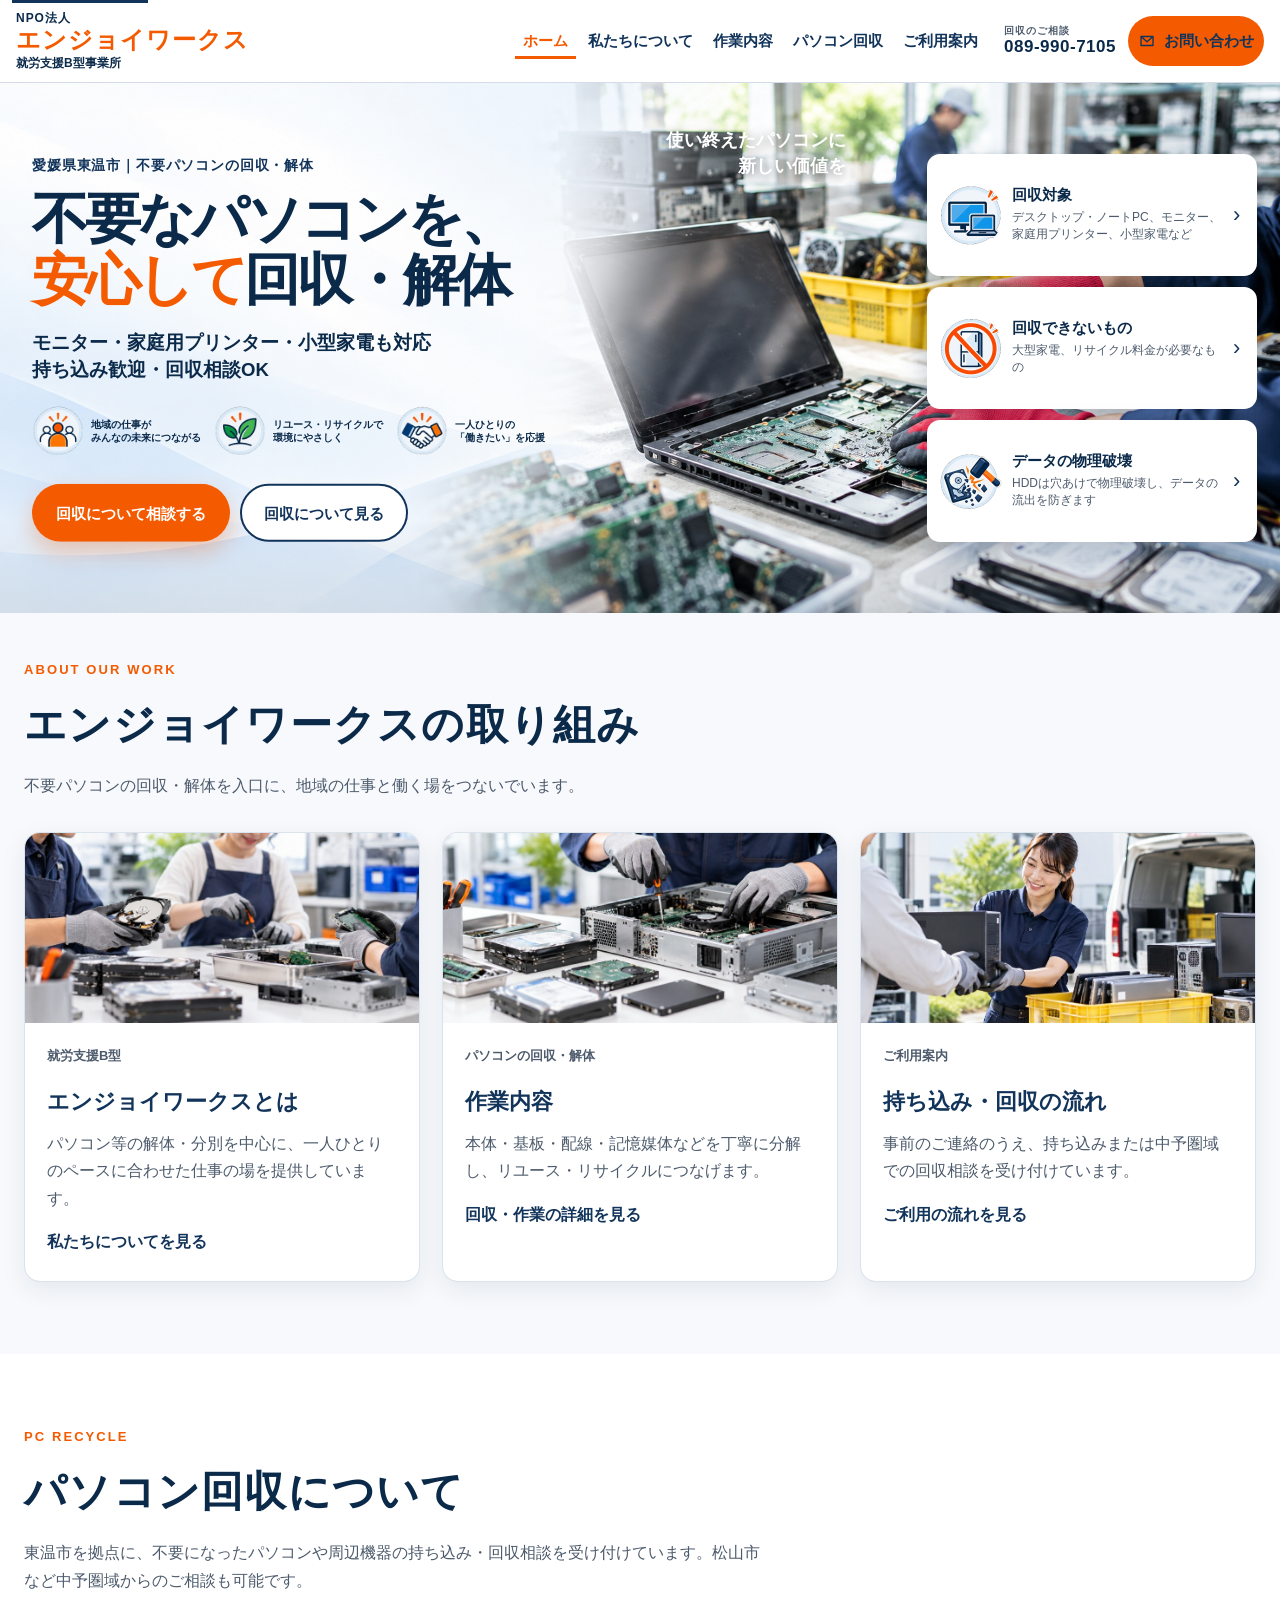
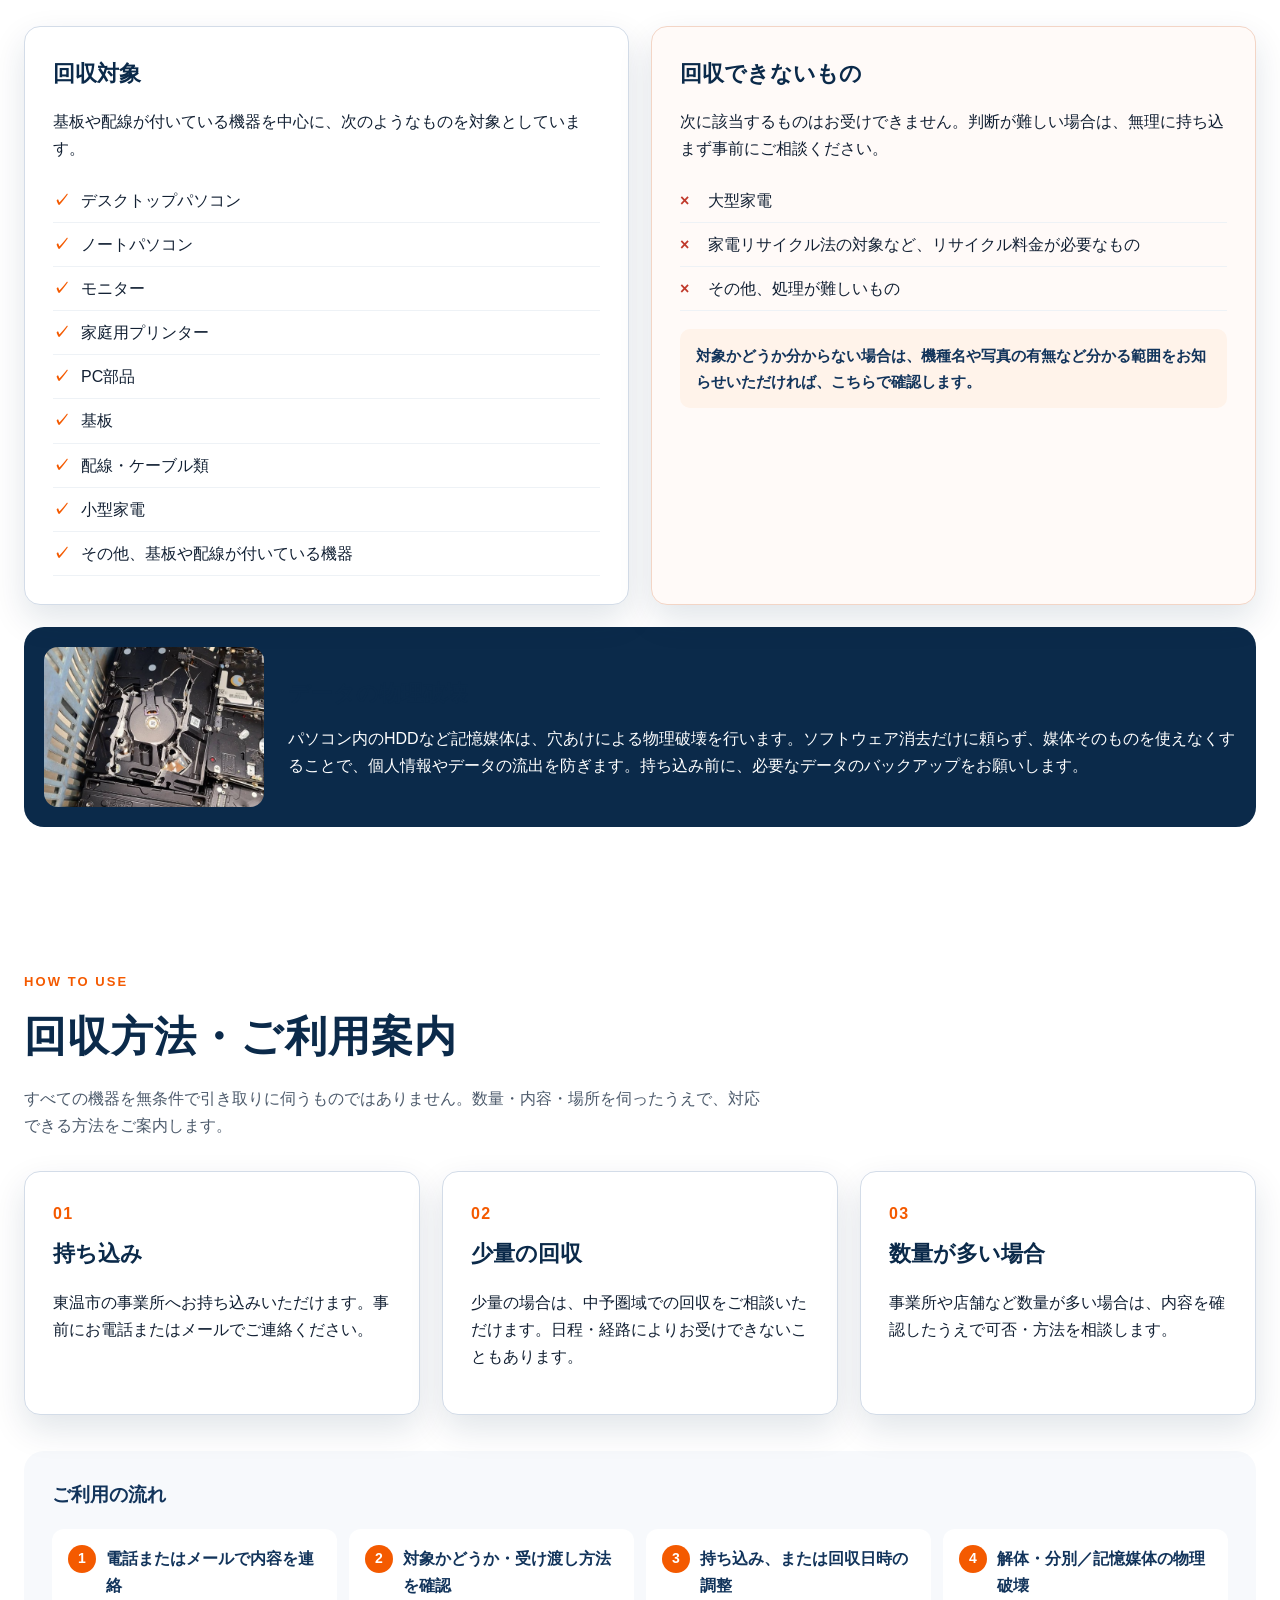
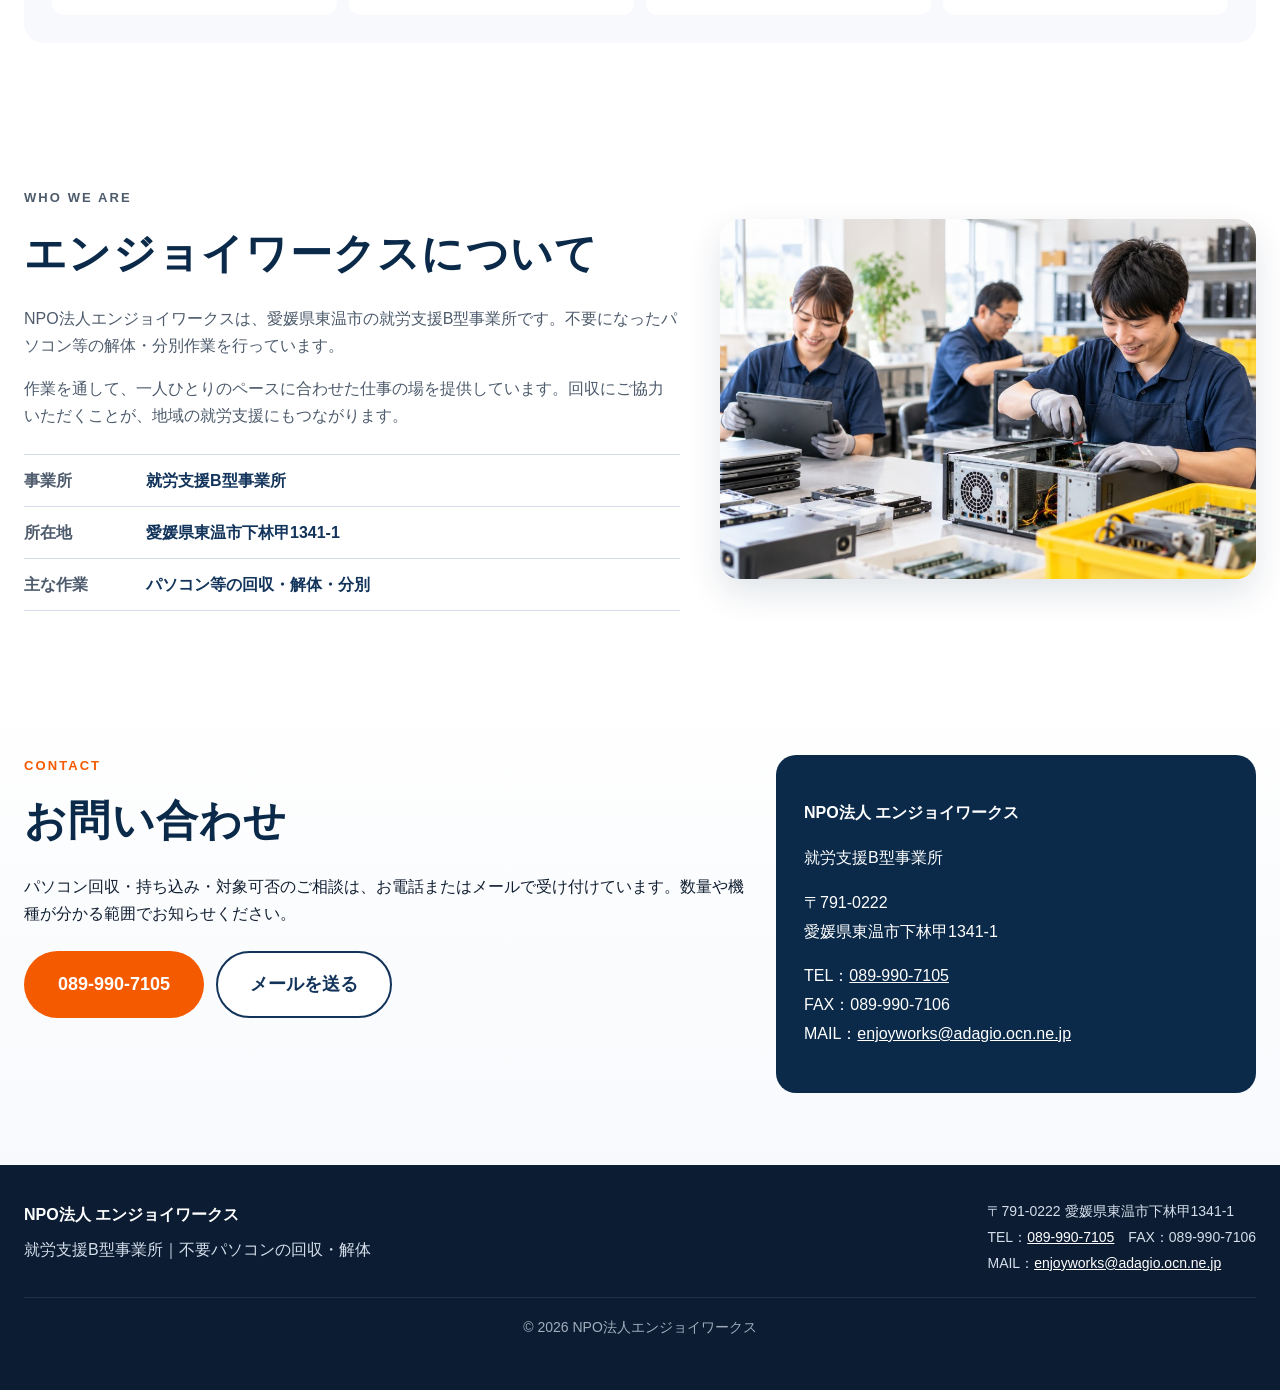
==== index.html @ 25972045 "Initial Enjoy Works website Co-authored-by: Cursor <cursoragent@cursor.com>" ====
<!DOCTYPE html>
<html lang="ja">
<head>
  <meta charset="UTF-8">
  <meta name="viewport" content="width=device-width, initial-scale=1">
  <title>東温市のパソコン回収・解体 | NPO法人エンジョイワークス</title>
  <meta name="description" content="愛媛県東温市のNPO法人エンジョイワークス。不要なパソコン・モニター・家庭用プリンターなどを持ち込み・回収相談できます。HDDは穴あけによる物理破壊でデータ流出を防ぎます。中予圏域からのご相談にも対応。">
  <meta name="keywords" content="東温市 パソコン回収, 松山市 パソコン回収, 愛媛 パソコン処分, 中予 パソコン回収, 不要パソコン 回収, 東温市 就労支援B型">
  <link rel="canonical" href="./">
  <meta name="robots" content="index,follow">

  <meta property="og:type" content="website">
  <meta property="og:locale" content="ja_JP">
  <meta property="og:site_name" content="NPO法人エンジョイワークス">
  <meta property="og:title" content="東温市のパソコン回収・解体 | NPO法人エンジョイワークス">
  <meta property="og:description" content="不要なパソコンを、安心して回収・解体。モニター・家庭用プリンター・小型家電も対応。持ち込み歓迎・回収相談OK。">
  <meta property="og:image" content="./images/ogp.svg">
  <meta name="twitter:card" content="summary_large_image">
  <meta name="twitter:title" content="東温市のパソコン回収・解体 | NPO法人エンジョイワークス">
  <meta name="twitter:description" content="不要なパソコンを、安心して回収・解体。持ち込み歓迎・回収相談OK。">
  <meta name="twitter:image" content="./images/ogp.svg">

  <link rel="icon" href="./images/favicon.svg" type="image/svg+xml">
  <link rel="apple-touch-icon" href="./images/favicon.svg">
  <link rel="stylesheet" href="./css/style.css">
</head>
<body>
  <a class="skip-link" href="#main">本文へスキップ</a>

  <header class="site-header" id="top">
    <div class="header-inner">
      <a class="logo" href="./">
        <span class="logo-kicker">NPO法人</span>
        <span class="logo-name">エンジョイワークス</span>
        <span class="logo-sub">就労支援B型事業所</span>
      </a>

      <button class="nav-toggle" type="button" aria-expanded="false" aria-controls="global-nav" aria-label="メニューを開く">
        <span></span>
        <span></span>
        <span></span>
      </button>

      <nav class="global-nav" id="global-nav" aria-label="サイトメニュー">
        <ul>
          <li><a href="./" aria-current="page">ホーム</a></li>
          <li><a href="#about">私たちについて</a></li>
          <li><a href="#work">作業内容</a></li>
          <li><a href="#recycle">パソコン回収</a></li>
          <li><a href="#guide">ご利用案内</a></li>
        </ul>
        <div class="header-contact">
          <a class="header-tel" href="tel:0899907105">
            <span>回収のご相談</span>
            <strong>089-990-7105</strong>
          </a>
          <a class="btn btn-accent header-cta" href="#contact">
            <svg viewBox="0 0 24 24" aria-hidden="true"><path d="M4 6h16v12H4V6zm0 0 8 7 8-7" fill="none" stroke="currentColor" stroke-width="1.8" stroke-linejoin="round"/></svg>
            お問い合わせ
          </a>
        </div>
      </nav>
    </div>
  </header>

  <main id="main">
    <section class="hero" aria-labelledby="hero-heading">
      <div class="hero-stage">
        <div class="hero-inner">
          <div class="hero-art" role="img" aria-label="パソコン解体作業と回収された機器のヒーロービジュアル">
            <p class="photo-script" aria-hidden="true">使い終えたパソコンに<br>新しい価値を</p>
          </div>
          <div class="hero-copy">
            <p class="eyebrow">愛媛県東温市｜不要パソコンの回収・解体</p>
            <h1 id="hero-heading">
              不要なパソコンを、<br>
              <span class="accent-text">安心して</span>回収・解体
            </h1>
            <p class="hero-lead">
              モニター・家庭用プリンター・小型家電も対応<br>
              持ち込み歓迎・回収相談OK
            </p>

            <ul class="hero-points">
              <li>
                <span class="point-icon" aria-hidden="true">
                  <img src="./images/icon-community-work.png" alt="" width="52" height="52">
                </span>
                <span class="point-copy">地域の仕事が<br>みんなの未来につながる</span>
              </li>
              <li>
                <span class="point-icon" aria-hidden="true">
                  <img src="./images/icon-recycle-green.png" alt="" width="52" height="52">
                </span>
                <span class="point-copy">リユース・リサイクルで<br>環境にやさしく</span>
              </li>
              <li>
                <span class="point-icon" aria-hidden="true">
                  <img src="./images/icon-support-work.png" alt="" width="52" height="52">
                </span>
                <span class="point-copy">一人ひとりの<br>「働きたい」を応援</span>
              </li>
            </ul>

            <div class="hero-actions">
              <a class="btn btn-accent btn-lg" href="#contact">回収について相談する</a>
              <a class="btn btn-outline btn-lg" href="#recycle">回収について見る</a>
            </div>
          </div>

          <aside class="info-cards" aria-label="回収の要点">
            <a class="info-card" href="#accepted">
              <span class="info-icon" aria-hidden="true">
                <img src="./images/icon-collectable.png" alt="" width="64" height="64">
              </span>
              <span class="info-body">
                <strong>回収対象</strong>
                <span>デスクトップ・ノートPC、モニター、家庭用プリンター、小型家電など</span>
              </span>
              <span class="info-arrow" aria-hidden="true">›</span>
            </a>
            <a class="info-card" href="#not-accepted">
              <span class="info-icon" aria-hidden="true">
                <img src="./images/icon-not-collectable.png" alt="" width="64" height="64">
              </span>
              <span class="info-body">
                <strong>回収できないもの</strong>
                <span>大型家電、リサイクル料金が必要なもの</span>
              </span>
              <span class="info-arrow" aria-hidden="true">›</span>
            </a>
            <a class="info-card" href="#data-destroy">
              <span class="info-icon" aria-hidden="true">
                <img src="./images/icon-data-destruction.png" alt="" width="64" height="64">
              </span>
              <span class="info-body">
                <strong>データの物理破壊</strong>
                <span>HDDは穴あけで物理破壊し、データの流出を防ぎます</span>
              </span>
              <span class="info-arrow" aria-hidden="true">›</span>
            </a>
          </aside>
        </div>
      </div>
    </section>

    <section class="section initiatives" id="work" aria-labelledby="initiatives-heading">
      <div class="container">
        <p class="section-kicker">ABOUT OUR WORK</p>
        <h2 id="initiatives-heading" class="section-title">エンジョイワークスの取り組み</h2>
        <p class="section-lead">不要パソコンの回収・解体を入口に、地域の仕事と働く場をつないでいます。</p>

        <div class="card-grid">
          <article class="feature-card">
            <div class="card-photo">
              <img src="./images/photo-work-support.jpg" alt="複数人でHDDやPC部品を分別している作業の様子">
            </div>
            <div class="card-body">
              <p class="card-label">就労支援B型</p>
              <h3>エンジョイワークスとは</h3>
              <p>パソコン等の解体・分別を中心に、一人ひとりのペースに合わせた仕事の場を提供しています。</p>
              <a class="text-link" href="#about">私たちについてを見る</a>
            </div>
          </article>
          <article class="feature-card">
            <div class="card-photo">
              <img src="./images/photo-pc-disassembly.jpg" alt="デスクトップパソコンをドライバーで解体している作業">
            </div>
            <div class="card-body">
              <p class="card-label">パソコンの回収・解体</p>
              <h3>作業内容</h3>
              <p>本体・基板・配線・記憶媒体などを丁寧に分解し、リユース・リサイクルにつなげます。</p>
              <a class="text-link" href="#recycle">回収・作業の詳細を見る</a>
            </div>
          </article>
          <article class="feature-card">
            <div class="card-photo">
              <img src="./images/photo-pc-collection.jpg" alt="車のそばでパソコンを受け取っている様子">
            </div>
            <div class="card-body">
              <p class="card-label">ご利用案内</p>
              <h3>持ち込み・回収の流れ</h3>
              <p>事前のご連絡のうえ、持ち込みまたは中予圏域での回収相談を受け付けています。</p>
              <a class="text-link" href="#guide">ご利用の流れを見る</a>
            </div>
          </article>
        </div>
      </div>
    </section>

    <section class="section recycle" id="recycle" aria-labelledby="recycle-heading">
      <div class="container">
        <p class="section-kicker">PC RECYCLE</p>
        <h2 id="recycle-heading" class="section-title">パソコン回収について</h2>
        <p class="section-lead">東温市を拠点に、不要になったパソコンや周辺機器の持ち込み・回収相談を受け付けています。松山市など中予圏域からのご相談も可能です。</p>

        <div class="split-grid">
          <article class="panel" id="accepted">
            <h3>回収対象</h3>
            <p>基板や配線が付いている機器を中心に、次のようなものを対象としています。</p>
            <ul class="check-list">
              <li>デスクトップパソコン</li>
              <li>ノートパソコン</li>
              <li>モニター</li>
              <li>家庭用プリンター</li>
              <li>PC部品</li>
              <li>基板</li>
              <li>配線・ケーブル類</li>
              <li>小型家電</li>
              <li>その他、基板や配線が付いている機器</li>
            </ul>
          </article>

          <article class="panel panel-muted" id="not-accepted">
            <h3>回収できないもの</h3>
            <p>次に該当するものはお受けできません。判断が難しい場合は、無理に持ち込まず事前にご相談ください。</p>
            <ul class="cross-list">
              <li>大型家電</li>
              <li>家電リサイクル法の対象など、リサイクル料金が必要なもの</li>
              <li>その他、処理が難しいもの</li>
            </ul>
            <p class="note">対象かどうか分からない場合は、機種名や写真の有無など分かる範囲をお知らせいただければ、こちらで確認します。</p>
          </article>
        </div>

        <article class="data-banner" id="data-destroy">
          <figure class="data-banner-photo">
            <img src="./images/photo-hdd-destroy.jpg" alt="穴あけによる物理破壊後のハードディスク">
          </figure>
          <div>
            <h3>データの物理破壊</h3>
            <p>パソコン内のHDDなど記憶媒体は、穴あけによる物理破壊を行います。ソフトウェア消去だけに頼らず、媒体そのものを使えなくすることで、個人情報やデータの流出を防ぎます。持ち込み前に、必要なデータのバックアップをお願いします。</p>
          </div>
        </article>
      </div>
    </section>

    <section class="section guide" id="guide" aria-labelledby="guide-heading">
      <div class="container">
        <p class="section-kicker">HOW TO USE</p>
        <h2 id="guide-heading" class="section-title">回収方法・ご利用案内</h2>
        <p class="section-lead">すべての機器を無条件で引き取りに伺うものではありません。数量・内容・場所を伺ったうえで、対応できる方法をご案内します。</p>

        <ol class="method-grid">
          <li class="method-card">
            <span class="method-num">01</span>
            <h3>持ち込み</h3>
            <p>東温市の事業所へお持ち込みいただけます。事前にお電話またはメールでご連絡ください。</p>
          </li>
          <li class="method-card">
            <span class="method-num">02</span>
            <h3>少量の回収</h3>
            <p>少量の場合は、中予圏域での回収をご相談いただけます。日程・経路によりお受けできないこともあります。</p>
          </li>
          <li class="method-card">
            <span class="method-num">03</span>
            <h3>数量が多い場合</h3>
            <p>事業所や店舗など数量が多い場合は、内容を確認したうえで可否・方法を相談します。</p>
          </li>
        </ol>

        <div class="flow">
          <h3 class="flow-title">ご利用の流れ</h3>
          <ol class="flow-steps">
            <li><span>1</span>電話またはメールで内容を連絡</li>
            <li><span>2</span>対象かどうか・受け渡し方法を確認</li>
            <li><span>3</span>持ち込み、または回収日時の調整</li>
            <li><span>4</span>解体・分別／記憶媒体の物理破壊</li>
          </ol>
        </div>
      </div>
    </section>

    <section class="section about" id="about" aria-labelledby="about-heading">
      <div class="container about-grid">
        <div class="about-copy">
          <p class="section-kicker">WHO WE ARE</p>
          <h2 id="about-heading" class="section-title">エンジョイワークスについて</h2>
          <p>NPO法人エンジョイワークスは、愛媛県東温市の就労支援B型事業所です。不要になったパソコン等の解体・分別作業を行っています。</p>
          <p>作業を通して、一人ひとりのペースに合わせた仕事の場を提供しています。回収にご協力いただくことが、地域の就労支援にもつながります。</p>
          <ul class="about-facts">
            <li><span>事業所</span>就労支援B型事業所</li>
            <li><span>所在地</span>愛媛県東温市下林甲1341-1</li>
            <li><span>主な作業</span>パソコン等の回収・解体・分別</li>
          </ul>
        </div>
        <figure class="about-photo">
          <img src="./images/photo-about-enjoyworks.jpg" alt="事業所でのパソコン回収・分別の様子">
        </figure>
      </div>
    </section>

    <section class="section contact" id="contact" aria-labelledby="contact-heading">
      <div class="container contact-grid">
        <div>
          <p class="section-kicker">CONTACT</p>
          <h2 id="contact-heading" class="section-title">お問い合わせ</h2>
          <p>パソコン回収・持ち込み・対象可否のご相談は、お電話またはメールで受け付けています。数量や機種が分かる範囲でお知らせください。</p>
          <div class="contact-actions">
            <a class="btn btn-accent btn-lg" href="tel:0899907105">089-990-7105</a>
            <a class="btn btn-outline btn-lg" href="mailto:enjoyworks@adagio.ocn.ne.jp">メールを送る</a>
          </div>
        </div>
        <address class="contact-card">
          <p><strong>NPO法人 エンジョイワークス</strong></p>
          <p>就労支援B型事業所</p>
          <p>〒791-0222<br>愛媛県東温市下林甲1341-1</p>
          <p>TEL：<a href="tel:0899907105">089-990-7105</a><br>
            FAX：089-990-7106<br>
            MAIL：<a href="mailto:enjoyworks@adagio.ocn.ne.jp">enjoyworks@adagio.ocn.ne.jp</a></p>
        </address>
      </div>
    </section>
  </main>

  <footer class="site-footer">
    <div class="container footer-inner">
      <div>
        <p class="footer-logo">NPO法人 エンジョイワークス</p>
        <p>就労支援B型事業所｜不要パソコンの回収・解体</p>
      </div>
      <address class="footer-contact">
        <p>〒791-0222 愛媛県東温市下林甲1341-1</p>
        <p>TEL：<a href="tel:0899907105">089-990-7105</a>　FAX：089-990-7106</p>
        <p>MAIL：<a href="mailto:enjoyworks@adagio.ocn.ne.jp">enjoyworks@adagio.ocn.ne.jp</a></p>
      </address>
      <p class="copyright">© <span id="year"></span> NPO法人エンジョイワークス</p>
    </div>
  </footer>

  <script src="./js/main.js"></script>
</body>
</html>
---- css/style.css ----
:root {
  --navy: #12345b;
  --navy-deep: #0b2a4a;
  --navy-mid: #102f55;
  --navy-soft: #e6eef8;
  --orange: #f45a00;
  --orange-hover: #d14c00;
  --orange-soft: #fff3ea;
  --green-soft: #e8f6ee;
  --danger-soft: #fdecea;
  --danger: #c0392b;
  --text: #122033;
  --muted: #4d5b6c;
  --line: #d3dce8;
  --bg: #ffffff;
  --bg-alt: #f7f9fc;
  --radius: 16px;
  --shadow: 0 14px 34px rgba(11, 42, 74, 0.12);
  --shadow-soft: 0 8px 24px rgba(11, 42, 74, 0.08);
  --header-h: 82px;
  --font: "Hiragino Sans", "Hiragino Kaku Gothic ProN", "Noto Sans JP", Meiryo, sans-serif;
}

*,
*::before,
*::after {
  box-sizing: border-box;
}

html {
  scroll-behavior: smooth;
  overflow-x: hidden;
}

body {
  margin: 0;
  font-family: var(--font);
  color: var(--text);
  background: var(--bg);
  line-height: 1.7;
  font-size: 16px;
}

img {
  max-width: 100%;
  height: auto;
  display: block;
}

a {
  color: var(--navy);
}

.skip-link {
  position: absolute;
  left: 12px;
  top: -40px;
  background: var(--navy);
  color: #fff;
  padding: 8px 12px;
  z-index: 1000;
}

.skip-link:focus {
  top: 12px;
}

.container {
  width: min(1320px, calc(100% - 48px));
  margin: 0 auto;
}

.site-header {
  position: sticky;
  top: 0;
  z-index: 50;
  background: rgba(255, 255, 255, 0.97);
  border-bottom: 1px solid var(--line);
}

.header-inner {
  width: min(1340px, calc(100% - 32px));
  margin: 0 auto;
  min-height: var(--header-h);
  display: flex;
  align-items: center;
  justify-content: space-between;
  gap: 24px;
}

.logo {
  text-decoration: none;
  display: grid;
  line-height: 1.2;
}

.logo-kicker {
  color: var(--navy-deep);
  font-size: 12px;
  font-weight: 800;
  letter-spacing: 0.08em;
}

.logo-name {
  color: var(--orange);
  font-size: 24px;
  font-weight: 800;
  letter-spacing: 0.04em;
}

.logo-sub {
  color: var(--navy-deep);
  font-size: 12px;
  font-weight: 800;
  margin-top: 2px;
}

.global-nav {
  display: flex;
  align-items: center;
  gap: 8px 18px;
}

.header-contact {
  display: flex;
  align-items: center;
  gap: 12px;
}

.header-tel {
  display: grid;
  gap: 0;
  padding: 0 !important;
  line-height: 1.15;
  white-space: nowrap;
}

.header-tel span {
  color: var(--muted);
  font-size: 10px;
  letter-spacing: 0.1em;
}

.header-tel strong {
  color: var(--navy-deep);
  font-size: 17px;
  letter-spacing: 0.03em;
}

.global-nav ul {
  display: flex;
  align-items: center;
  gap: 4px;
  list-style: none;
  margin: 0;
  padding: 0;
}

.global-nav a {
  text-decoration: none;
  color: var(--navy);
  font-weight: 700;
  font-size: 15px;
  padding: 10px 8px;
}

.global-nav a[aria-current="page"] {
  color: var(--orange);
  box-shadow: inset 0 -3px 0 var(--orange);
}

.nav-toggle {
  display: none;
  width: 44px;
  height: 44px;
  border: 0;
  background: transparent;
  padding: 10px;
}

.nav-toggle span {
  display: block;
  height: 2px;
  background: var(--navy);
  margin: 6px 0;
}

.btn {
  display: inline-flex;
  align-items: center;
  justify-content: center;
  gap: 8px;
  text-decoration: none;
  border-radius: 999px;
  font-weight: 800;
  border: 2px solid transparent;
  transition: 0.18s ease;
}

.btn svg {
  width: 18px;
  height: 18px;
}

.btn-accent {
  background: var(--orange);
  color: #fff;
  padding: 14px 26px;
}

.btn-accent:hover {
  background: var(--orange-hover);
}

.btn-outline {
  background: #fff;
  color: var(--navy);
  border-color: var(--navy);
  padding: 12px 22px;
}

.btn-outline:hover {
  background: var(--navy-soft);
}

.btn-lg {
  min-height: 58px;
  padding: 16px 32px;
  font-size: 18px;
}

.header-cta {
  white-space: nowrap;
  min-height: 48px;
  padding: 12px 22px;
  font-size: 16px;
}

.hero {
  position: relative;
  background: #fff;
}

.hero-stage {
  position: relative;
  overflow: hidden;
  background: #f5f8fb;
}

.hero-art {
  position: absolute;
  inset: 0;
  z-index: 0;
  overflow: hidden;
  background: #f5f8fb url("../images/hero-wide.png") center 42% / cover no-repeat;
}

.hero-art::after {
  content: "";
  position: absolute;
  inset: 0;
  pointer-events: none;
  background: linear-gradient(0deg, rgba(11, 42, 74, 0.1), transparent 18%);
}

.hero-inner {
  position: relative;
  width: min(1600px, 100%);
  margin: 0 auto;
  height: 530px;
}

.hero-copy {
  position: absolute;
  z-index: 2;
  top: 50%;
  left: clamp(24px, 2.5vw, 42px);
  width: min(670px, 42%);
  transform: translateY(-50%);
}

.eyebrow {
  margin: 0 0 10px;
  color: var(--navy);
  font-weight: 800;
  font-size: 14px;
  letter-spacing: 0.06em;
}

.hero h1 {
  margin: 0;
  font-size: clamp(48px, 4.4vw, 70px);
  line-height: 1.09;
  letter-spacing: -0.055em;
  color: var(--navy-deep);
  font-weight: 900;
}

.accent-text {
  display: inline;
  color: var(--orange);
  font-size: 1em;
  letter-spacing: -0.06em;
}

.hero-lead {
  margin: 18px 0 0;
  font-size: clamp(17px, 1.45vw, 22px);
  font-weight: 800;
  color: var(--navy-deep);
  line-height: 1.48;
}

.hero-points {
  list-style: none;
  display: grid;
  grid-template-columns: repeat(3, minmax(0, 1fr));
  gap: 8px;
  padding: 0;
  margin: 22px 0 0;
}

.hero-points li {
  display: flex;
  align-items: center;
  gap: 7px;
  font-size: clamp(10px, 0.79vw, 12px);
  font-weight: 800;
  line-height: 1.35;
  color: var(--navy-deep);
}

.point-copy {
  display: block;
}

.point-icon {
  flex: 0 0 52px;
  width: 52px;
  height: 52px;
  border-radius: 50%;
  background: transparent;
  border: 0;
  display: grid;
  place-items: center;
  overflow: hidden;
}

.point-icon img {
  width: 100%;
  height: 100%;
  object-fit: contain;
}

.hero-actions {
  display: flex;
  flex-wrap: nowrap;
  gap: 10px;
  margin-top: 27px;
}

.hero-actions .btn-lg {
  min-height: 58px;
  padding: 12px 22px;
  font-size: clamp(15px, 1.12vw, 18px);
  white-space: nowrap;
}

.hero-actions .btn-accent {
  box-shadow: 0 10px 22px rgba(244, 90, 0, 0.28);
}

.photo-script {
  position: absolute;
  top: 44px;
  left: 52%;
  margin: 0;
  color: #fff;
  font-size: 18px;
  font-weight: 800;
  line-height: 1.45;
  text-align: right;
  text-shadow: 0 2px 12px rgba(0, 0, 0, 0.55);
  z-index: 2;
}

.info-cards {
  position: absolute;
  z-index: 3;
  top: 50%;
  right: clamp(14px, 1.8vw, 28px);
  display: grid;
  gap: 11px;
  width: clamp(330px, 24.6vw, 394px);
  transform: translateY(-50%);
}

.info-card {
  display: grid;
  grid-template-columns: 64px minmax(0, 1fr) 12px;
  gap: 9px;
  align-items: center;
  min-height: 122px;
  background: #fff;
  border: 0;
  border-radius: 13px;
  padding: 13px 12px;
  text-decoration: none;
  box-shadow: 0 12px 28px rgba(11, 42, 74, 0.24);
}

.info-card:hover {
  transform: translateY(-2px);
}

.info-icon {
  width: 64px;
  height: 64px;
  border-radius: 50%;
  display: grid;
  place-items: center;
  background: transparent;
  overflow: hidden;
}

.info-icon img {
  width: 100%;
  height: 100%;
  object-fit: contain;
}

.info-body {
  display: grid;
  gap: 4px;
}

.info-body strong {
  color: var(--navy-deep);
  font-size: clamp(15px, 1.16vw, 18px);
  font-weight: 900;
  line-height: 1.25;
}

.info-body span {
  color: var(--muted);
  font-size: 12px;
  line-height: 1.45;
}

.info-arrow {
  color: var(--navy);
  font-size: 22px;
}

.section {
  padding: 72px 0;
}

.section-title {
  margin: 0;
  font-size: clamp(30px, 3.6vw, 42px);
  color: var(--navy-deep);
  letter-spacing: 0.03em;
  font-weight: 800;
}

.section-lead {
  margin: 12px 0 32px;
  color: var(--muted);
  max-width: 46em;
}

.section-kicker {
  margin: 0 0 8px;
  color: var(--orange);
  font-size: 13px;
  font-weight: 800;
  letter-spacing: 0.16em;
}

.initiatives {
  background: var(--bg-alt);
  padding-top: 46px;
}

.card-grid {
  display: grid;
  grid-template-columns: repeat(3, 1fr);
  gap: 22px;
}

.feature-card {
  overflow: hidden;
  background: #fff;
  border: 1px solid rgba(211, 220, 232, 0.8);
  border-radius: var(--radius);
  box-shadow: var(--shadow-soft);
}

.card-photo img {
  width: 100%;
  height: 190px;
  object-fit: cover;
}

.feature-card:nth-child(1) .card-photo img {
  object-position: 50% 42%;
}

.feature-card:nth-child(2) .card-photo img {
  object-position: 68% 48%;
}

.feature-card:nth-child(3) .card-photo img {
  object-position: 46% 40%;
}

.card-body {
  padding: 22px 22px 26px;
}

.feature-card .card-body:first-child {
  padding-top: 26px;
}

.card-body {
  padding: 22px 22px 26px;
}

.card-label {
  margin: 0 0 6px;
  color: var(--orange);
  font-size: 13px;
  font-weight: 800;
}

.feature-card h3 {
  margin: 0 0 10px;
  font-size: 22px;
  color: var(--navy);
}

.feature-card p {
  margin: 0 0 16px;
  color: var(--muted);
}

.text-link {
  font-weight: 800;
  text-decoration: none;
  color: var(--navy);
}

.text-link:hover {
  color: var(--orange);
}

.split-grid {
  display: grid;
  grid-template-columns: 1fr 1fr;
  gap: 22px;
}

.panel {
  background: #fff;
  border: 1px solid var(--line);
  border-radius: var(--radius);
  padding: 28px;
  box-shadow: var(--shadow);
}

.panel h3,
.data-banner h3,
.method-card h3 {
  margin: 0 0 12px;
  color: var(--navy-deep);
  font-size: 22px;
}

.panel-muted {
  background: #fffaf8;
  border-color: #f3d5c6;
}

.check-list,
.cross-list {
  margin: 16px 0 0;
  padding: 0;
  list-style: none;
}

.check-list li,
.cross-list li {
  position: relative;
  padding: 8px 0 8px 28px;
  border-bottom: 1px solid #eef2f6;
}

.check-list li::before,
.cross-list li::before {
  position: absolute;
  left: 0;
  font-weight: 800;
}

.check-list li::before {
  content: "✓";
  color: var(--orange);
}

.cross-list li::before {
  content: "×";
  color: var(--danger);
}

.note {
  margin: 18px 0 0;
  padding: 14px 16px;
  background: var(--orange-soft);
  border-radius: 10px;
  color: var(--navy);
  font-weight: 700;
  font-size: 15px;
}

.data-banner {
  margin-top: 22px;
  display: grid;
  grid-template-columns: 220px 1fr;
  gap: 24px;
  align-items: center;
  background: var(--navy-deep);
  color: #fff;
  border-radius: 20px;
  padding: 20px;
}

.data-banner p {
  margin: 0;
}

.data-banner-photo {
  margin: 0;
  border-radius: 14px;
  overflow: hidden;
  height: 160px;
}

.data-banner-photo img {
  width: 100%;
  height: 160px;
  object-fit: cover;
}

.method-grid {
  list-style: none;
  margin: 0;
  padding: 0;
  display: grid;
  grid-template-columns: repeat(3, 1fr);
  gap: 22px;
}

.method-card {
  background: #fff;
  border: 1px solid var(--line);
  border-radius: var(--radius);
  padding: 28px;
  box-shadow: var(--shadow);
}

.method-num {
  display: inline-block;
  color: var(--orange);
  font-weight: 800;
  letter-spacing: 0.08em;
  margin-bottom: 8px;
}

.flow {
  margin-top: 36px;
  background: var(--bg-alt);
  border-radius: 20px;
  padding: 28px;
}

.flow-title {
  margin: 0 0 18px;
  color: var(--navy);
}

.flow-steps {
  list-style: none;
  margin: 0;
  padding: 0;
  display: grid;
  grid-template-columns: repeat(4, 1fr);
  gap: 12px;
}

.flow-steps li {
  background: #fff;
  border-radius: 12px;
  padding: 16px;
  font-weight: 700;
  color: var(--navy);
  display: flex;
  gap: 10px;
  align-items: flex-start;
}

.flow-steps span {
  flex: 0 0 28px;
  width: 28px;
  height: 28px;
  border-radius: 50%;
  background: var(--orange);
  color: #fff;
  display: grid;
  place-items: center;
  font-size: 14px;
}

.about {
  background: #fff;
}

.about-grid {
  display: grid;
  grid-template-columns: 1.1fr 0.9fr;
  gap: 40px;
  align-items: center;
}

.about-copy p {
  color: var(--muted);
}

.about-facts {
  list-style: none;
  margin: 24px 0 0;
  padding: 0;
  border-top: 1px solid var(--line);
}

.about-facts li {
  display: grid;
  grid-template-columns: 110px 1fr;
  gap: 12px;
  padding: 12px 0;
  border-bottom: 1px solid var(--line);
  font-weight: 700;
  color: var(--navy);
}

.about-facts span {
  color: var(--muted);
  font-weight: 700;
}

.about-photo {
  margin: 0;
  border-radius: 20px;
  overflow: hidden;
  box-shadow: var(--shadow);
}

.about-photo img {
  width: 100%;
  height: 360px;
  object-fit: cover;
  object-position: 50% 42%;
}

.contact {
  background: linear-gradient(180deg, #fff 0%, #f7f9fc 100%);
}

.contact-grid {
  display: grid;
  grid-template-columns: 1.2fr 0.8fr;
  gap: 32px;
  align-items: start;
}

.contact-actions {
  display: flex;
  flex-wrap: wrap;
  gap: 12px;
  margin-top: 24px;
}

.contact-card {
  font-style: normal;
  background: var(--navy-deep);
  color: #fff;
  border-radius: 20px;
  padding: 28px;
  line-height: 1.8;
}

.contact-card a {
  color: #fff;
}

.site-footer {
  background: #0b1c33;
  color: #d5deea;
  padding: 36px 0;
  text-align: left;
}

.footer-inner {
  display: grid;
  grid-template-columns: 1fr auto;
  gap: 18px 40px;
  align-items: start;
}

.footer-inner p {
  margin-top: 0;
}

.footer-contact {
  font-style: normal;
  font-size: 14px;
  line-height: 1.5;
}

.footer-contact p {
  margin-bottom: 5px;
}

.footer-contact a {
  color: #fff;
}

.footer-inner .copyright {
  grid-column: 1 / -1;
  padding-top: 18px;
  border-top: 1px solid rgba(255, 255, 255, 0.12);
  text-align: center;
}

.footer-logo {
  margin: 0 0 8px;
  color: #fff;
  font-weight: 800;
}

.copyright {
  opacity: 0.75;
  font-size: 14px;
}

@media (max-width: 1200px) {
  .nav-toggle {
    display: block;
  }

  .global-nav {
    display: none;
    position: absolute;
    top: var(--header-h);
    left: 0;
    right: 0;
    background: #fff;
    border-bottom: 1px solid var(--line);
    padding: 12px 20px 20px;
    flex-direction: column;
    align-items: stretch;
  }

  .global-nav.is-open {
    display: flex;
  }

  .global-nav ul {
    flex-direction: column;
    align-items: stretch;
  }

  .header-contact {
    display: grid;
  }

  .header-tel {
    padding: 10px 8px !important;
  }

  .header-cta {
    width: fit-content;
  }
}

@media (max-width: 1120px) {
  .hero-copy {
    left: 24px;
    width: 43%;
  }

  .hero h1 {
    font-size: clamp(36px, 4.1vw, 48px);
  }

  .photo-script {
    display: none;
  }

  .info-cards {
    right: 12px;
    width: clamp(240px, 25vw, 280px);
  }

  .info-card {
    grid-template-columns: 56px 1fr 10px;
    gap: 8px;
    padding-inline: 12px;
  }

  .info-icon {
    width: 56px;
    height: 56px;
  }

  .hero-actions {
    flex-wrap: wrap;
  }
}

@media (max-width: 980px) {
  .split-grid,
  .about-grid,
  .contact-grid,
  .card-grid,
  .method-grid,
  .flow-steps,
  .data-banner {
    grid-template-columns: 1fr;
  }

  .hero-inner {
    width: 100%;
    height: auto;
    display: flex;
    flex-direction: column;
  }

  .hero-copy {
    position: relative;
    top: auto;
    left: auto;
    order: 1;
    width: 100%;
    padding: 38px 28px 32px;
    transform: none;
  }

  .hero h1 {
    font-size: clamp(42px, 6vw, 58px);
  }

  .hero-points {
    grid-template-columns: repeat(3, minmax(0, 1fr));
    max-width: 700px;
  }

  .hero-art {
    position: relative;
    inset: auto;
    order: 2;
    height: 410px;
  }

  .info-cards {
    position: relative;
    top: auto;
    right: auto;
    order: 3;
    grid-template-columns: repeat(3, minmax(0, 1fr));
    width: auto;
    margin: -38px 22px 24px;
    transform: none;
  }

  .info-card {
    grid-template-columns: 52px minmax(0, 1fr);
    min-height: 126px;
    padding: 12px;
  }

  .info-icon {
    width: 52px;
    height: 52px;
  }

  .info-arrow {
    display: none;
  }

  .data-banner,
  .about-facts li {
    grid-template-columns: 1fr;
  }
}

@media (max-width: 760px) {
  .footer-inner {
    grid-template-columns: 1fr;
  }

  .hero-art {
    height: 340px;
    background-position: 75% center;
  }

  .photo-script {
    display: block;
    top: 18px;
    right: 18px;
    left: auto;
    font-size: 14px;
  }

  .info-cards {
    grid-template-columns: 1fr;
    margin: -25px 20px 24px;
  }

  .info-card {
    min-height: 84px;
    grid-template-columns: 52px minmax(0, 1fr) 12px;
  }

  .info-arrow {
    display: block;
  }

  .footer-inner .copyright {
    grid-column: 1;
  }
}

@media (max-width: 640px) {
  body {
    font-size: 16px;
  }

  .container {
    width: min(1320px, calc(100% - 28px));
  }

  .section {
    padding: 64px 0;
  }

  .hero-lead {
    font-size: 17px;
  }

  .hero h1 {
    font-size: clamp(32px, 9vw, 40px);
    letter-spacing: -0.04em;
  }

  .hero-actions .btn-lg {
    width: 100%;
  }

  .hero-actions {
    flex-direction: column;
  }

  .hero-copy {
    padding: 28px 18px 30px;
  }

  .hero-points {
    grid-template-columns: 1fr;
    gap: 10px;
  }

  .hero-points li {
    font-size: 13px;
  }

  .btn-lg {
    width: 100%;
  }

  .photo-script {
    display: none;
  }
}
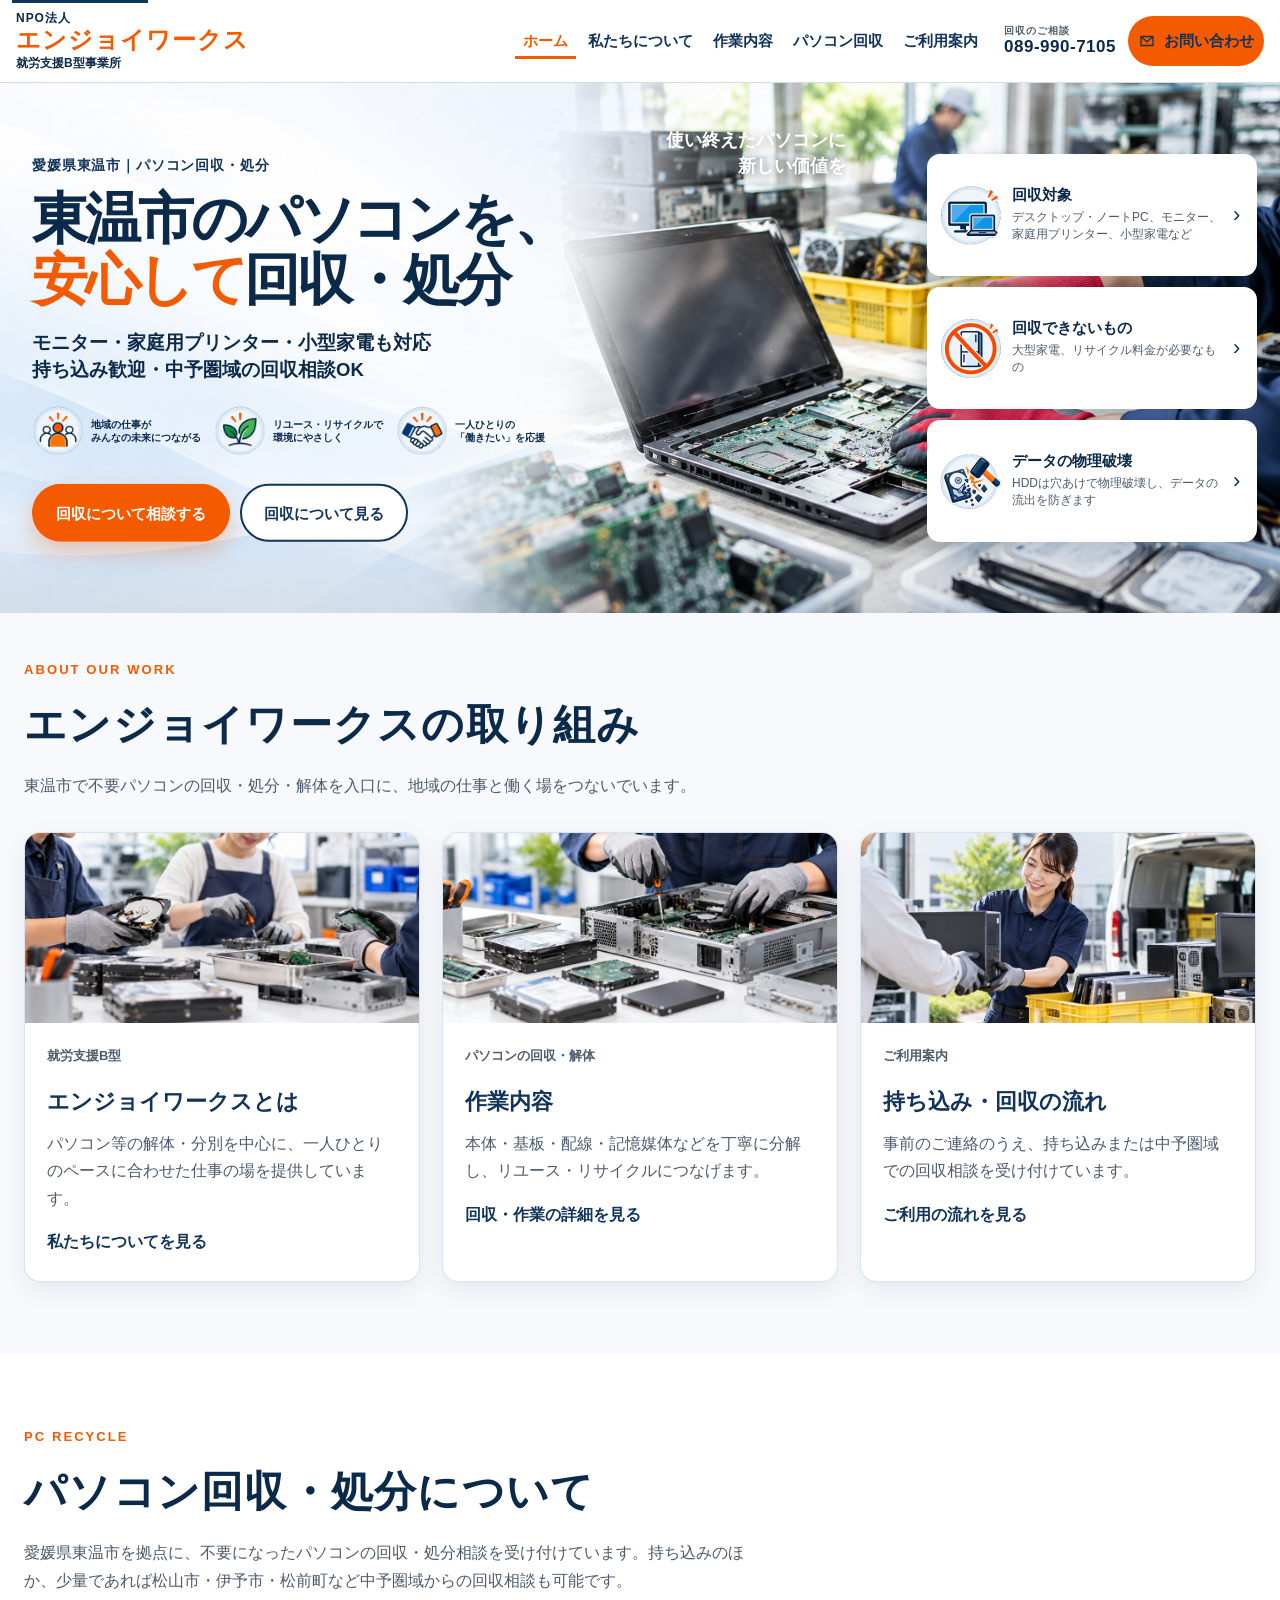
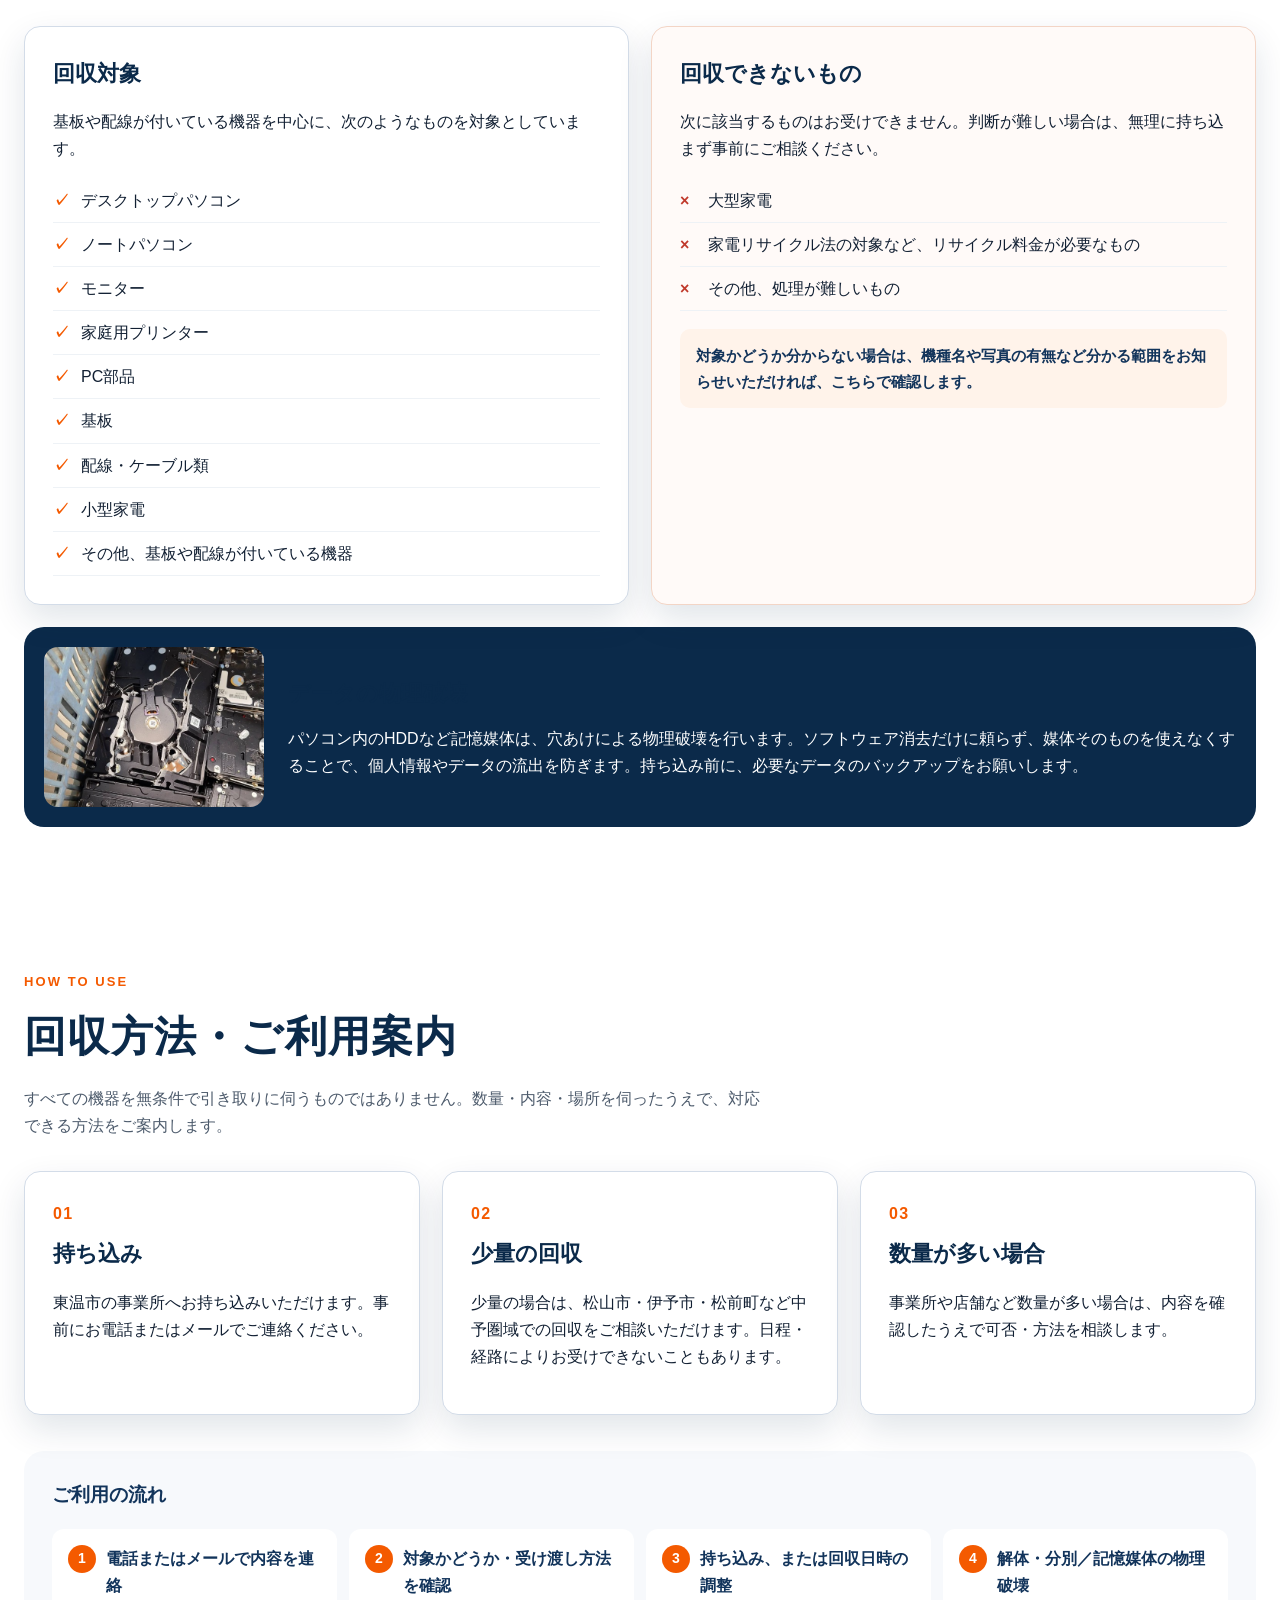
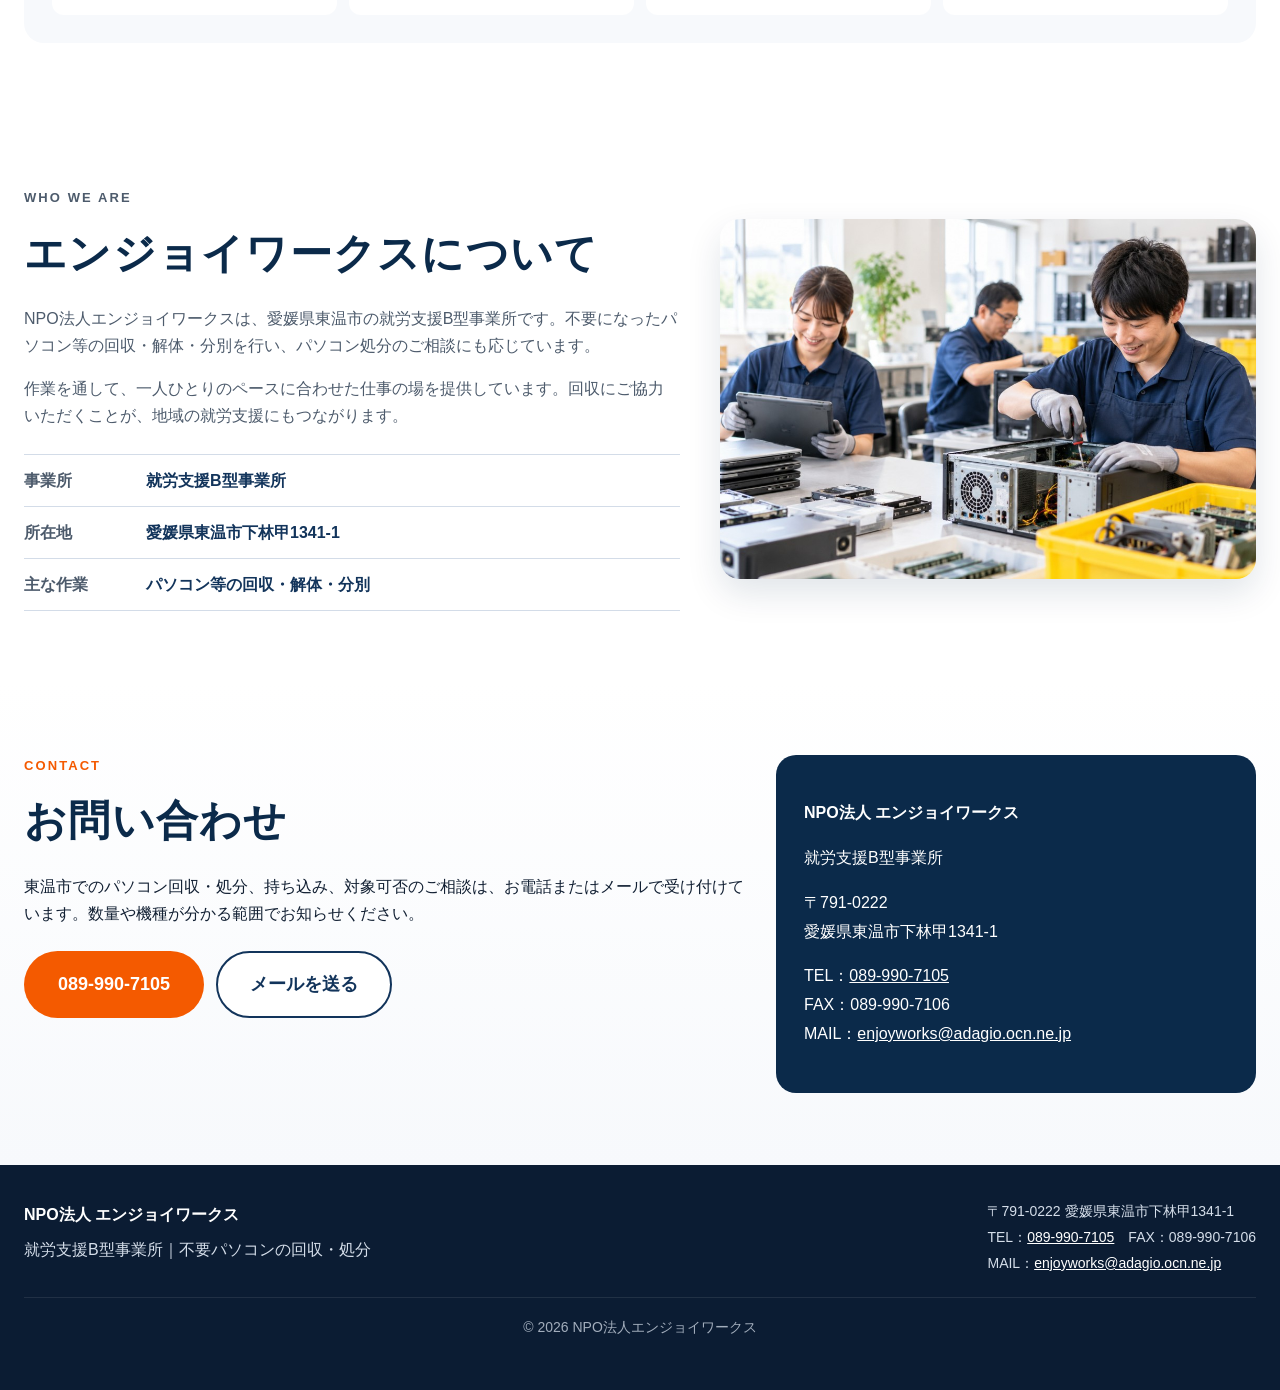
==== commit 4222e0ee: "Add initial SEO metadata for the published homepage. Co-authored-by: Cursor <cursoragent@cursor.com>" ====
--- a/index.html
+++ b/index.html
@@ -3,22 +3,63 @@
 <head>
   <meta charset="UTF-8">
   <meta name="viewport" content="width=device-width, initial-scale=1">
-  <title>東温市のパソコン回収・解体 | NPO法人エンジョイワークス</title>
-  <meta name="description" content="愛媛県東温市のNPO法人エンジョイワークス。不要なパソコン・モニター・家庭用プリンターなどを持ち込み・回収相談できます。HDDは穴あけによる物理破壊でデータ流出を防ぎます。中予圏域からのご相談にも対応。">
-  <meta name="keywords" content="東温市 パソコン回収, 松山市 パソコン回収, 愛媛 パソコン処分, 中予 パソコン回収, 不要パソコン 回収, 東温市 就労支援B型">
-  <link rel="canonical" href="./">
+  <title>東温市のパソコン回収・処分｜松山・中予のご相談｜エンジョイワークス</title>
+  <meta name="description" content="愛媛県東温市のエンジョイワークスでは、不要になったパソコンの回収・処分相談を受け付けています。持ち込み歓迎。少量なら松山市・伊予市・松前町など中予圏域の回収もご相談ください。HDD等の記憶媒体は穴あけによる物理破壊を行います。">
+  <link rel="canonical" href="https://ehime-toon.github.io/enjoy-works-hp/">
   <meta name="robots" content="index,follow">
 
   <meta property="og:type" content="website">
   <meta property="og:locale" content="ja_JP">
   <meta property="og:site_name" content="NPO法人エンジョイワークス">
-  <meta property="og:title" content="東温市のパソコン回収・解体 | NPO法人エンジョイワークス">
-  <meta property="og:description" content="不要なパソコンを、安心して回収・解体。モニター・家庭用プリンター・小型家電も対応。持ち込み歓迎・回収相談OK。">
-  <meta property="og:image" content="./images/ogp.svg">
+  <meta property="og:url" content="https://ehime-toon.github.io/enjoy-works-hp/">
+  <meta property="og:title" content="東温市のパソコン回収・処分｜松山・中予のご相談｜エンジョイワークス">
+  <meta property="og:description" content="愛媛県東温市のエンジョイワークスでは、不要になったパソコンの回収・処分相談を受け付けています。持ち込み歓迎。少量なら松山市・伊予市・松前町など中予圏域の回収もご相談ください。">
+  <meta property="og:image" content="https://ehime-toon.github.io/enjoy-works-hp/images/ogp.svg">
   <meta name="twitter:card" content="summary_large_image">
-  <meta name="twitter:title" content="東温市のパソコン回収・解体 | NPO法人エンジョイワークス">
-  <meta name="twitter:description" content="不要なパソコンを、安心して回収・解体。持ち込み歓迎・回収相談OK。">
-  <meta name="twitter:image" content="./images/ogp.svg">
+  <meta name="twitter:title" content="東温市のパソコン回収・処分｜松山・中予のご相談｜エンジョイワークス">
+  <meta name="twitter:description" content="愛媛県東温市のエンジョイワークスでは、不要になったパソコンの回収・処分相談を受け付けています。持ち込み歓迎。">
+  <meta name="twitter:image" content="https://ehime-toon.github.io/enjoy-works-hp/images/ogp.svg">
+
+  <script type="application/ld+json">
+  {
+    "@context": "https://schema.org",
+    "@graph": [
+      {
+        "@type": ["NGO", "LocalBusiness"],
+        "@id": "https://ehime-toon.github.io/enjoy-works-hp/#organization",
+        "name": "NPO法人エンジョイワークス",
+        "alternateName": "エンジョイワークス",
+        "url": "https://ehime-toon.github.io/enjoy-works-hp/",
+        "image": "https://ehime-toon.github.io/enjoy-works-hp/images/ogp.svg",
+        "telephone": "089-990-7105",
+        "faxNumber": "089-990-7106",
+        "email": "enjoyworks@adagio.ocn.ne.jp",
+        "address": {
+          "@type": "PostalAddress",
+          "postalCode": "791-0222",
+          "addressRegion": "愛媛県",
+          "addressLocality": "東温市",
+          "streetAddress": "下林甲1341-1",
+          "addressCountry": "JP"
+        },
+        "areaServed": {
+          "@type": "AdministrativeArea",
+          "name": "愛媛県中予"
+        },
+        "description": "愛媛県東温市の就労支援B型事業所。パソコン等の回収・解体・分別を行い、不要パソコンの持ち込み・回収相談を受け付けています。"
+      },
+      {
+        "@type": "WebSite",
+        "@id": "https://ehime-toon.github.io/enjoy-works-hp/#website",
+        "url": "https://ehime-toon.github.io/enjoy-works-hp/",
+        "name": "NPO法人エンジョイワークス",
+        "publisher": {
+          "@id": "https://ehime-toon.github.io/enjoy-works-hp/#organization"
+        }
+      }
+    ]
+  }
+  </script>
 
   <link rel="icon" href="./images/favicon.svg" type="image/svg+xml">
   <link rel="apple-touch-icon" href="./images/favicon.svg">
@@ -67,18 +108,18 @@
     <section class="hero" aria-labelledby="hero-heading">
       <div class="hero-stage">
         <div class="hero-inner">
-          <div class="hero-art" role="img" aria-label="パソコン解体作業と回収された機器のヒーロービジュアル">
+          <div class="hero-art" role="img" aria-label="東温市の事業所でのパソコン解体作業">
             <p class="photo-script" aria-hidden="true">使い終えたパソコンに<br>新しい価値を</p>
           </div>
           <div class="hero-copy">
-            <p class="eyebrow">愛媛県東温市｜不要パソコンの回収・解体</p>
+            <p class="eyebrow">愛媛県東温市｜パソコン回収・処分</p>
             <h1 id="hero-heading">
-              不要なパソコンを、<br>
-              <span class="accent-text">安心して</span>回収・解体
+              東温市のパソコンを、<br>
+              <span class="accent-text">安心して</span>回収・処分
             </h1>
             <p class="hero-lead">
               モニター・家庭用プリンター・小型家電も対応<br>
-              持ち込み歓迎・回収相談OK
+              持ち込み歓迎・中予圏域の回収相談OK
             </p>
 
             <ul class="hero-points">
@@ -148,12 +189,12 @@
       <div class="container">
         <p class="section-kicker">ABOUT OUR WORK</p>
         <h2 id="initiatives-heading" class="section-title">エンジョイワークスの取り組み</h2>
-        <p class="section-lead">不要パソコンの回収・解体を入口に、地域の仕事と働く場をつないでいます。</p>
+        <p class="section-lead">東温市で不要パソコンの回収・処分・解体を入口に、地域の仕事と働く場をつないでいます。</p>
 
         <div class="card-grid">
           <article class="feature-card">
             <div class="card-photo">
-              <img src="./images/photo-work-support.jpg" alt="複数人でHDDやPC部品を分別している作業の様子">
+              <img src="./images/photo-work-support.jpg" alt="HDDやPC部品を分別している作業">
             </div>
             <div class="card-body">
               <p class="card-label">就労支援B型</p>
@@ -164,7 +205,7 @@
           </article>
           <article class="feature-card">
             <div class="card-photo">
-              <img src="./images/photo-pc-disassembly.jpg" alt="デスクトップパソコンをドライバーで解体している作業">
+              <img src="./images/photo-pc-disassembly.jpg" alt="デスクトップパソコンの解体作業">
             </div>
             <div class="card-body">
               <p class="card-label">パソコンの回収・解体</p>
@@ -175,7 +216,7 @@
           </article>
           <article class="feature-card">
             <div class="card-photo">
-              <img src="./images/photo-pc-collection.jpg" alt="車のそばでパソコンを受け取っている様子">
+              <img src="./images/photo-pc-collection.jpg" alt="回収したパソコンを受け取っている様子">
             </div>
             <div class="card-body">
               <p class="card-label">ご利用案内</p>
@@ -191,8 +232,8 @@
     <section class="section recycle" id="recycle" aria-labelledby="recycle-heading">
       <div class="container">
         <p class="section-kicker">PC RECYCLE</p>
-        <h2 id="recycle-heading" class="section-title">パソコン回収について</h2>
-        <p class="section-lead">東温市を拠点に、不要になったパソコンや周辺機器の持ち込み・回収相談を受け付けています。松山市など中予圏域からのご相談も可能です。</p>
+        <h2 id="recycle-heading" class="section-title">パソコン回収・処分について</h2>
+        <p class="section-lead">愛媛県東温市を拠点に、不要になったパソコンの回収・処分相談を受け付けています。持ち込みのほか、少量であれば松山市・伊予市・松前町など中予圏域からの回収相談も可能です。</p>
 
         <div class="split-grid">
           <article class="panel" id="accepted">
@@ -225,7 +266,7 @@
 
         <article class="data-banner" id="data-destroy">
           <figure class="data-banner-photo">
-            <img src="./images/photo-hdd-destroy.jpg" alt="穴あけによる物理破壊後のハードディスク">
+            <img src="./images/photo-hdd-destroy.jpg" alt="穴あけで物理破壊したハードディスク">
           </figure>
           <div>
             <h3>データの物理破壊</h3>
@@ -250,7 +291,7 @@
           <li class="method-card">
             <span class="method-num">02</span>
             <h3>少量の回収</h3>
-            <p>少量の場合は、中予圏域での回収をご相談いただけます。日程・経路によりお受けできないこともあります。</p>
+            <p>少量の場合は、松山市・伊予市・松前町など中予圏域での回収をご相談いただけます。日程・経路によりお受けできないこともあります。</p>
           </li>
           <li class="method-card">
             <span class="method-num">03</span>
@@ -276,7 +317,7 @@
         <div class="about-copy">
           <p class="section-kicker">WHO WE ARE</p>
           <h2 id="about-heading" class="section-title">エンジョイワークスについて</h2>
-          <p>NPO法人エンジョイワークスは、愛媛県東温市の就労支援B型事業所です。不要になったパソコン等の解体・分別作業を行っています。</p>
+          <p>NPO法人エンジョイワークスは、愛媛県東温市の就労支援B型事業所です。不要になったパソコン等の回収・解体・分別を行い、パソコン処分のご相談にも応じています。</p>
           <p>作業を通して、一人ひとりのペースに合わせた仕事の場を提供しています。回収にご協力いただくことが、地域の就労支援にもつながります。</p>
           <ul class="about-facts">
             <li><span>事業所</span>就労支援B型事業所</li>
@@ -285,7 +326,7 @@
           </ul>
         </div>
         <figure class="about-photo">
-          <img src="./images/photo-about-enjoyworks.jpg" alt="事業所でのパソコン回収・分別の様子">
+          <img src="./images/photo-about-enjoyworks.jpg" alt="事業所でパソコンを解体・分別している作業">
         </figure>
       </div>
     </section>
@@ -295,7 +336,7 @@
         <div>
           <p class="section-kicker">CONTACT</p>
           <h2 id="contact-heading" class="section-title">お問い合わせ</h2>
-          <p>パソコン回収・持ち込み・対象可否のご相談は、お電話またはメールで受け付けています。数量や機種が分かる範囲でお知らせください。</p>
+          <p>東温市でのパソコン回収・処分、持ち込み、対象可否のご相談は、お電話またはメールで受け付けています。数量や機種が分かる範囲でお知らせください。</p>
           <div class="contact-actions">
             <a class="btn btn-accent btn-lg" href="tel:0899907105">089-990-7105</a>
             <a class="btn btn-outline btn-lg" href="mailto:enjoyworks@adagio.ocn.ne.jp">メールを送る</a>
@@ -317,7 +358,7 @@
     <div class="container footer-inner">
       <div>
         <p class="footer-logo">NPO法人 エンジョイワークス</p>
-        <p>就労支援B型事業所｜不要パソコンの回収・解体</p>
+        <p>就労支援B型事業所｜不要パソコンの回収・処分</p>
       </div>
       <address class="footer-contact">
         <p>〒791-0222 愛媛県東温市下林甲1341-1</p>
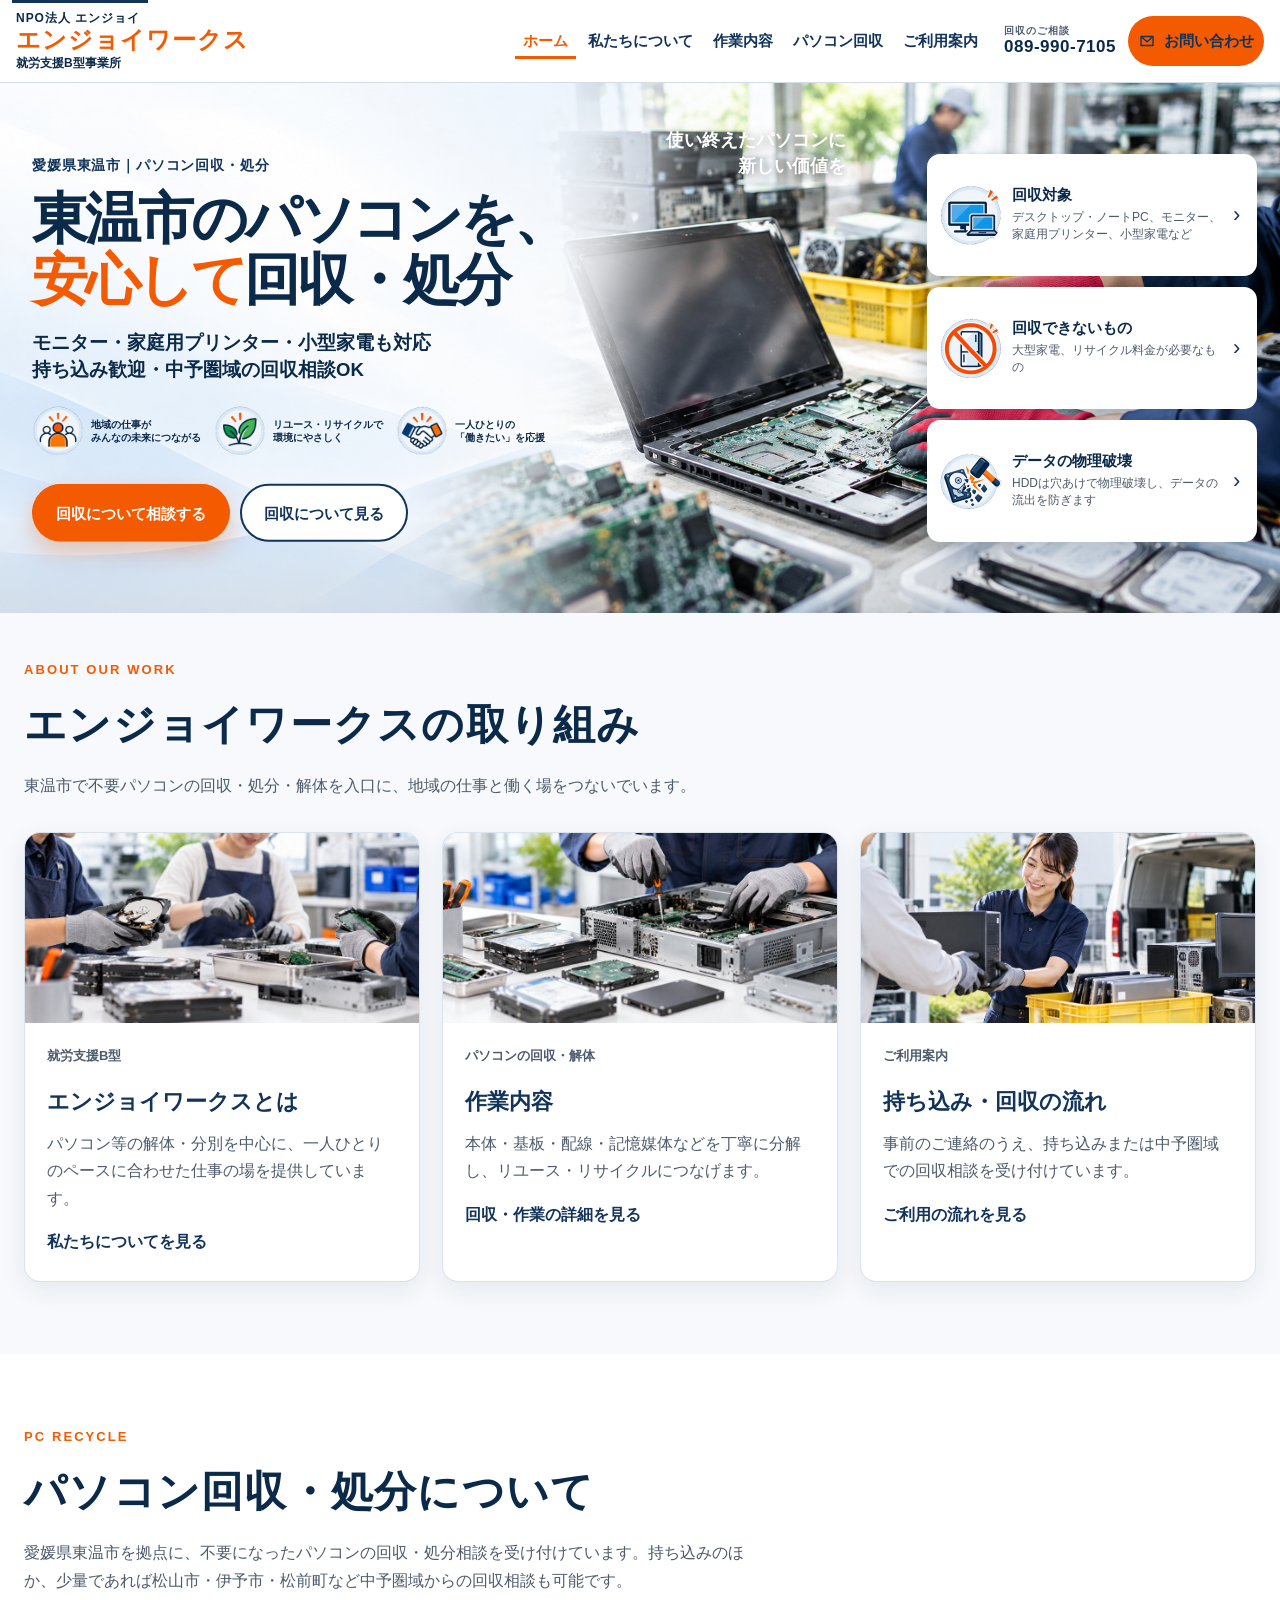
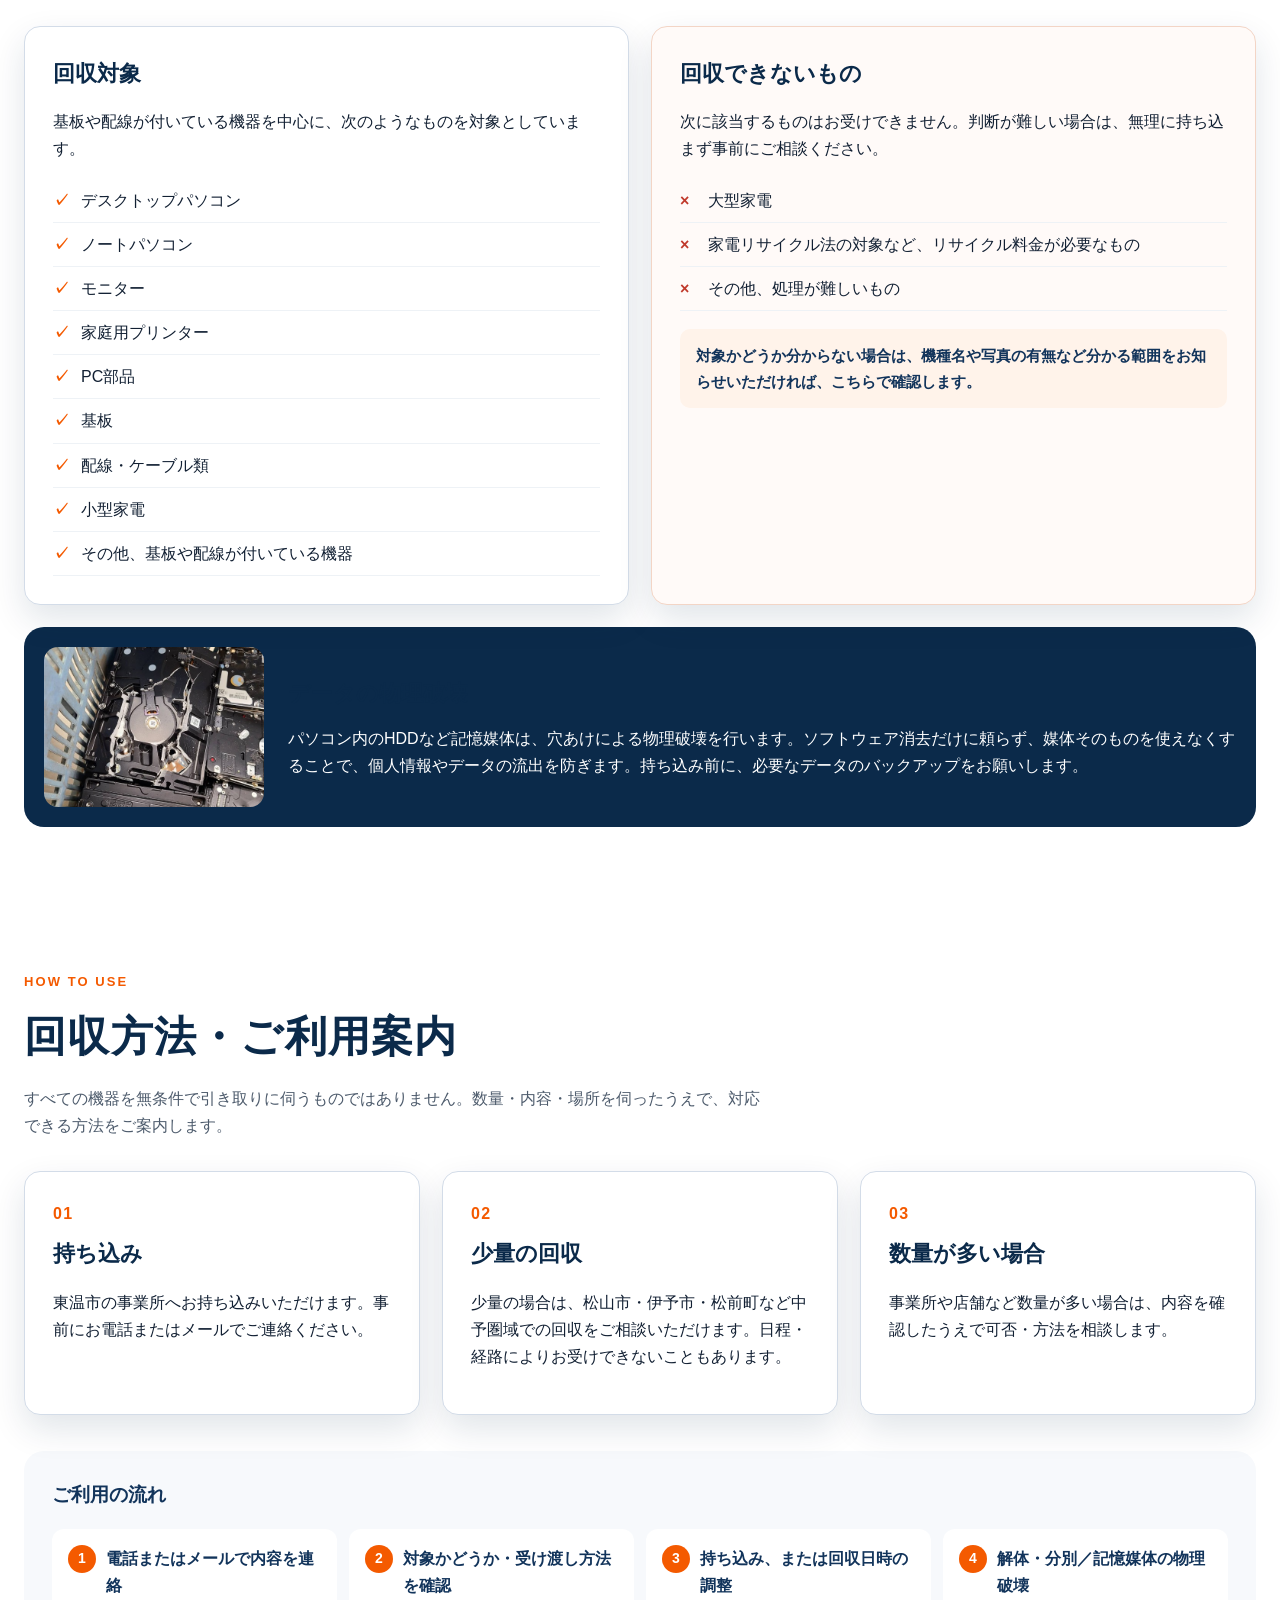
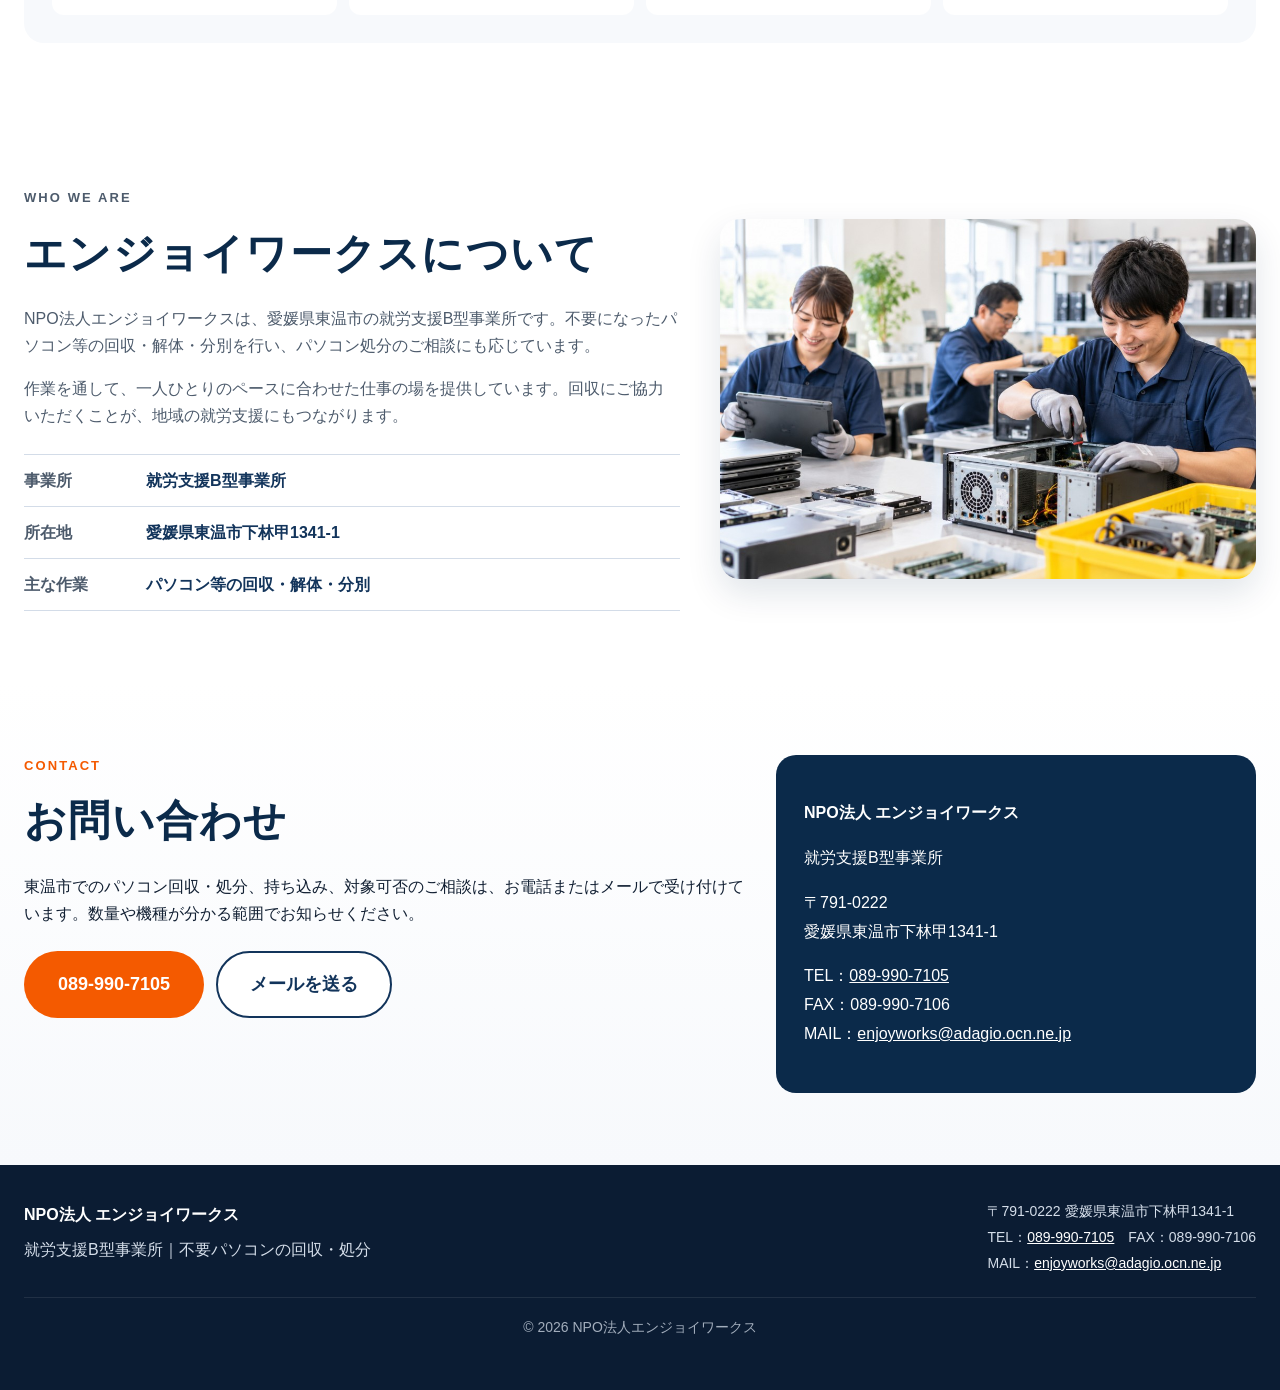
==== commit c1cfc91a: "Add エンジョイ next to the header NPO kicker. Co-authored-by: Cursor <cursoragent@cursor.com>" ====
--- a/index.html
+++ b/index.html
@@ -71,7 +71,7 @@
   <header class="site-header" id="top">
     <div class="header-inner">
       <a class="logo" href="./">
-        <span class="logo-kicker">NPO法人</span>
+        <span class="logo-kicker">NPO法人 エンジョイ</span>
         <span class="logo-name">エンジョイワークス</span>
         <span class="logo-sub">就労支援B型事業所</span>
       </a>
